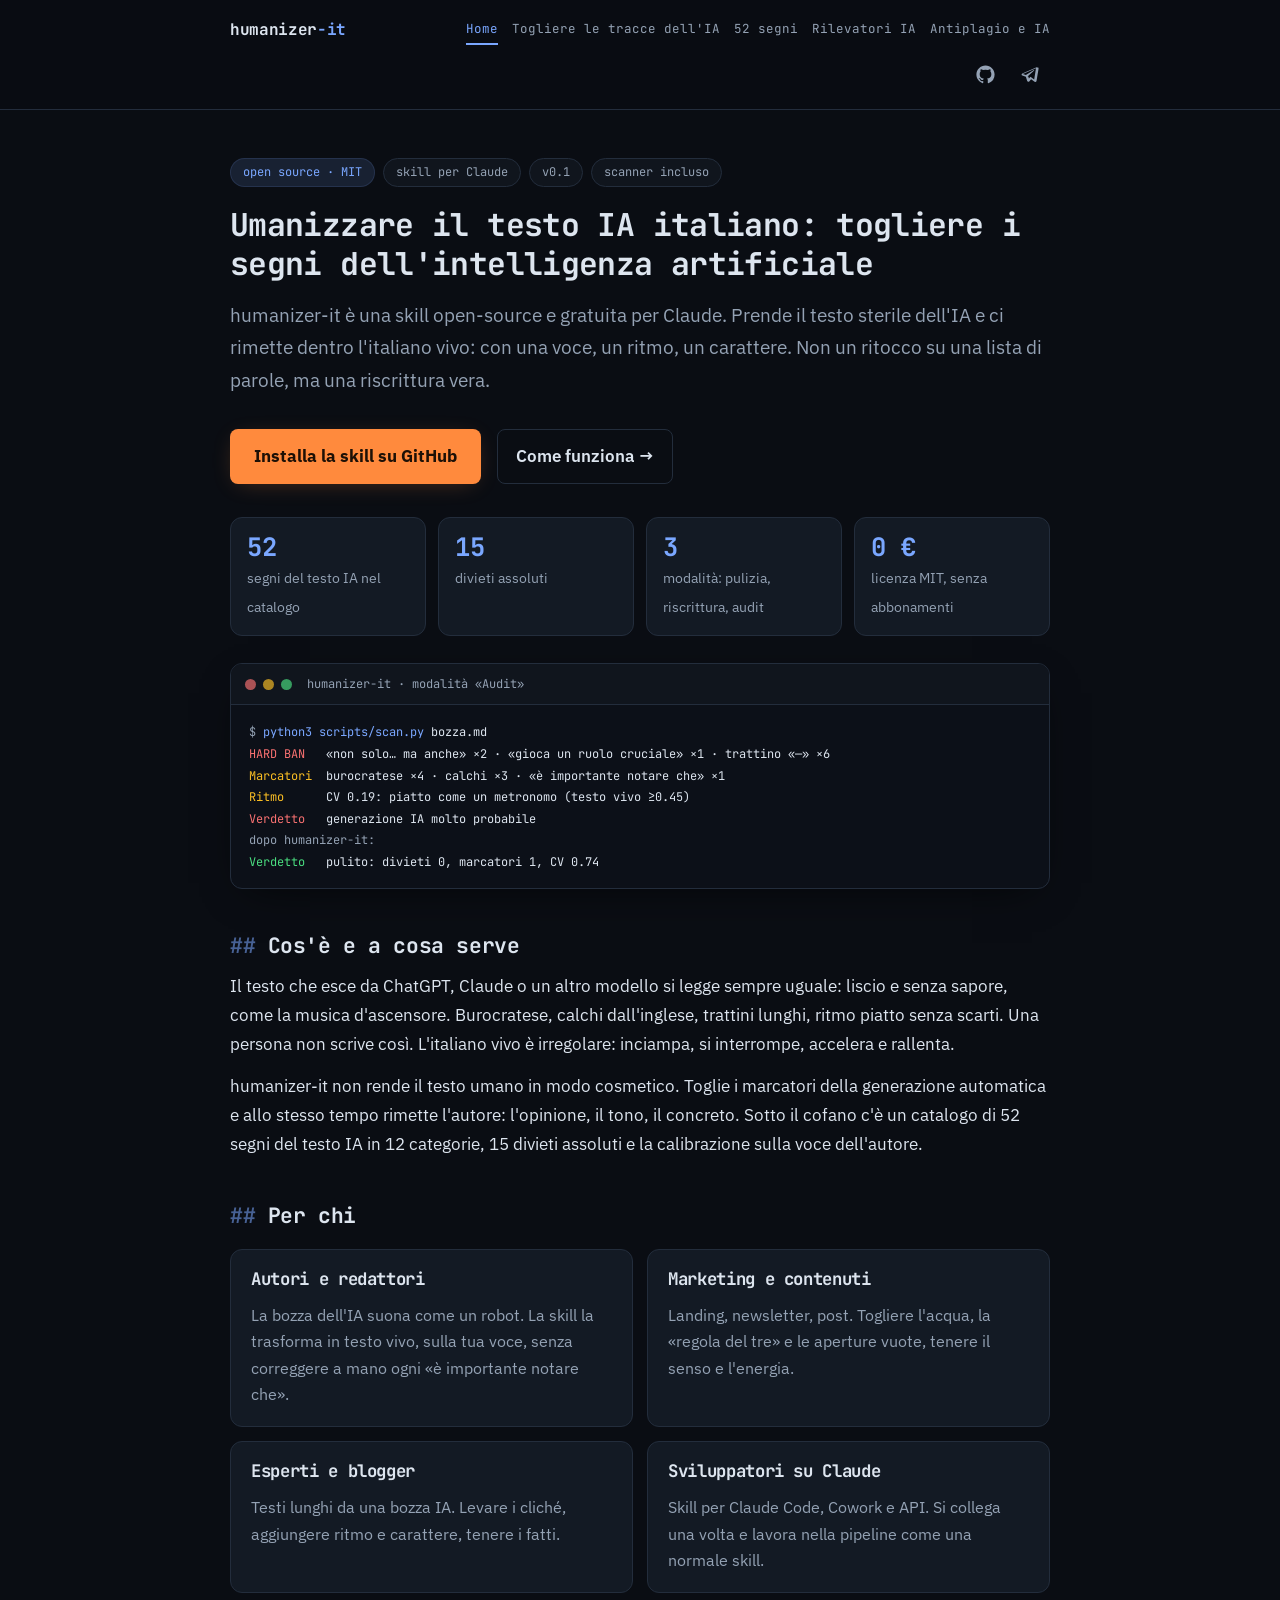
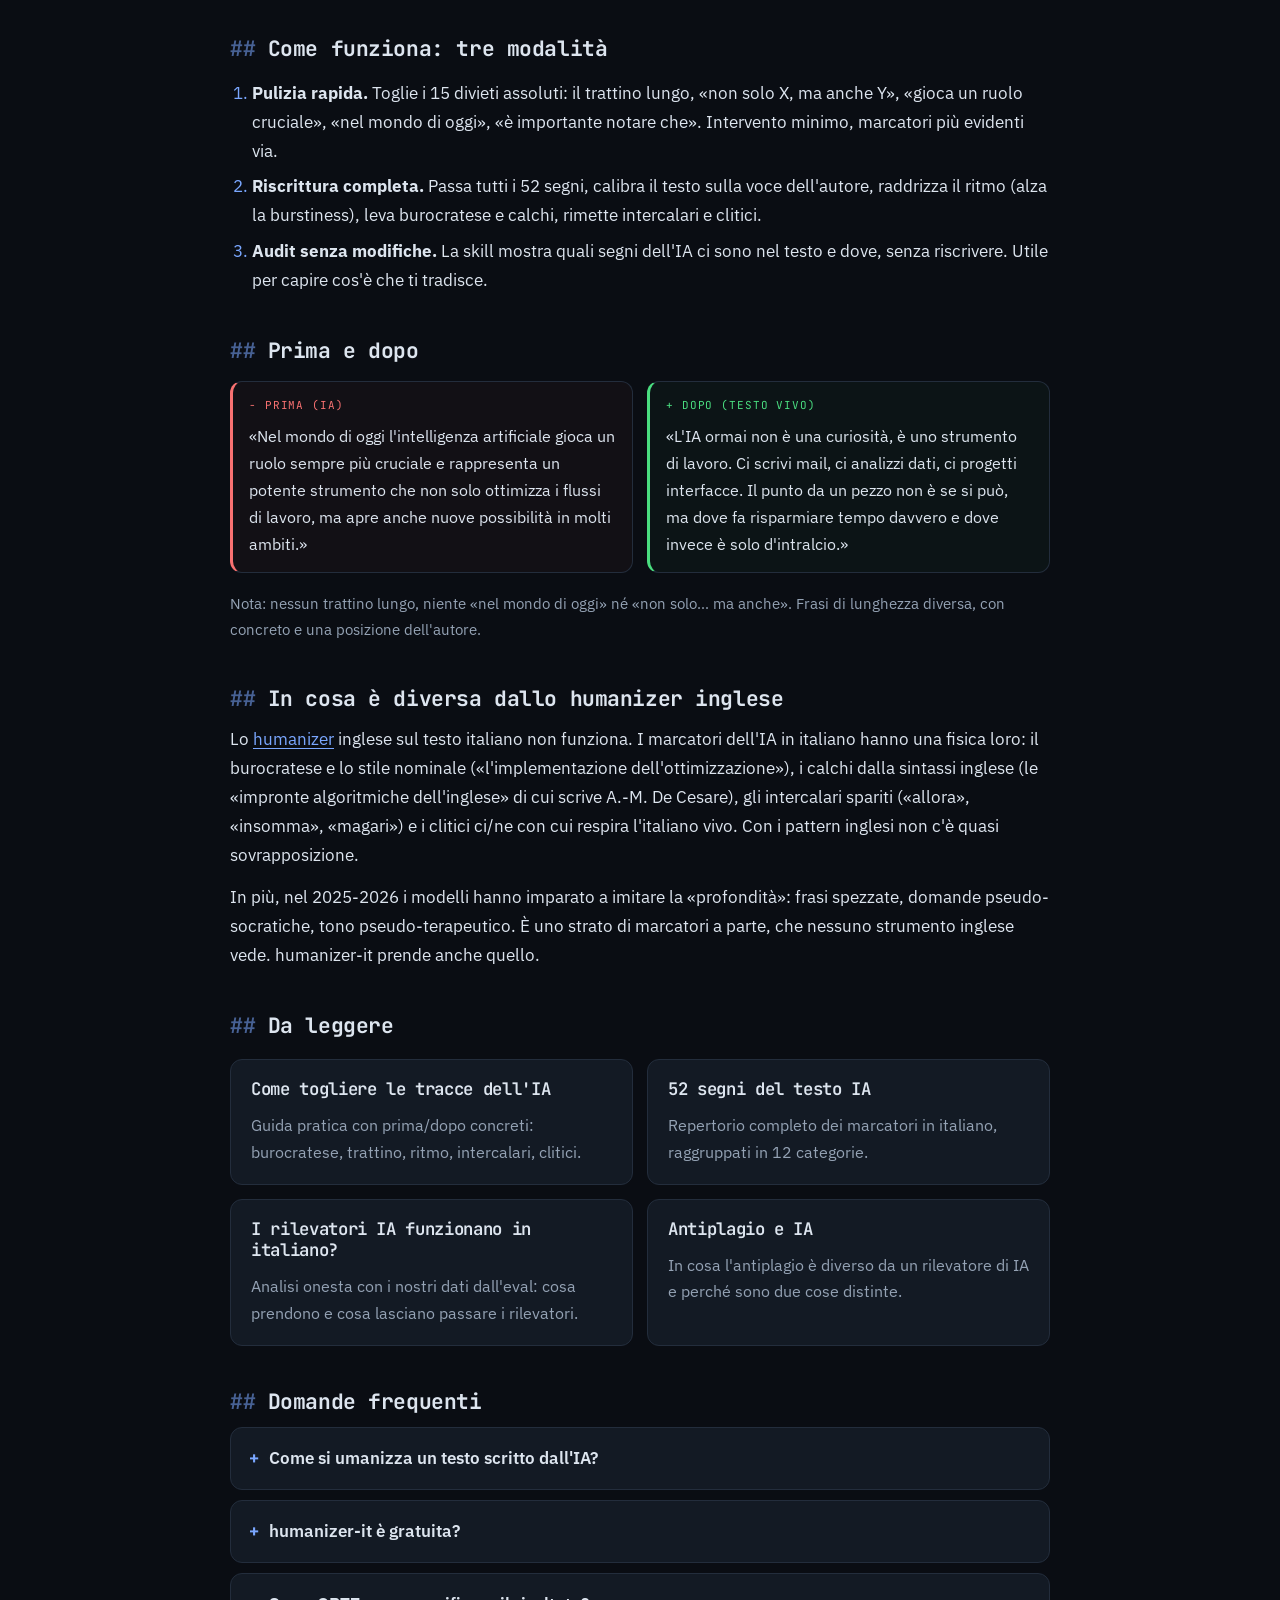
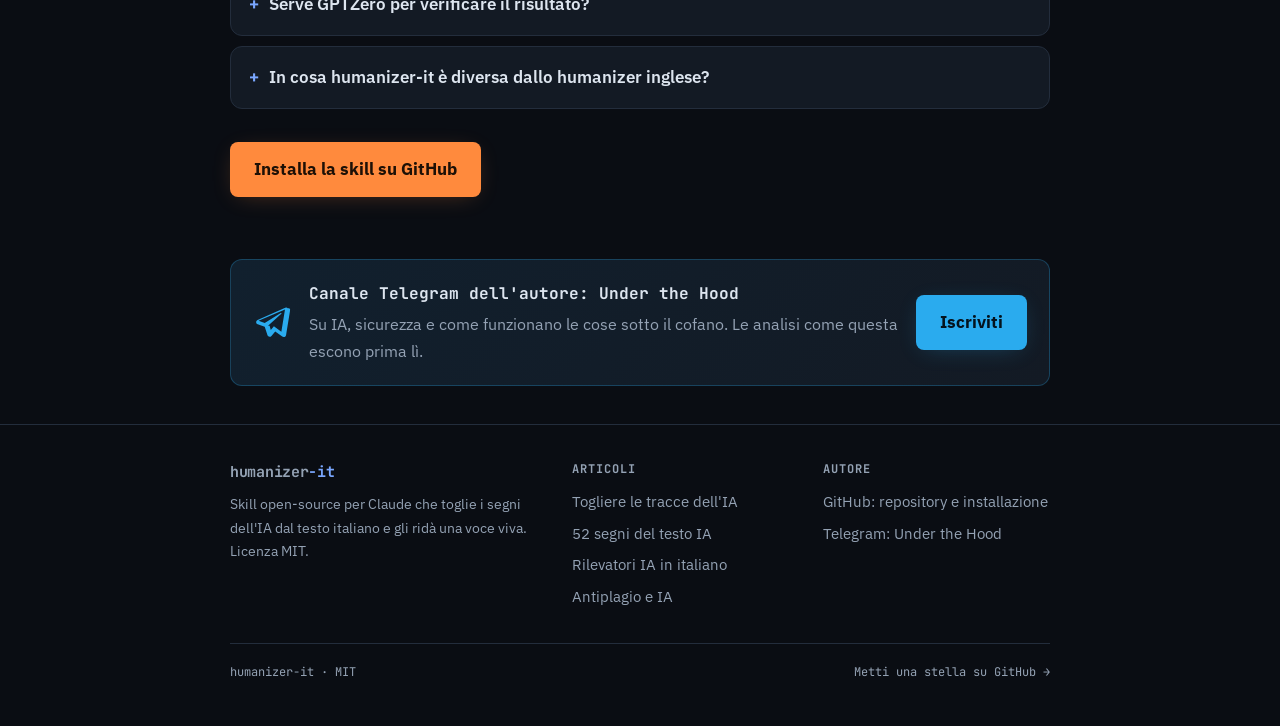
==== docs/index.html @ 9b9db2b0 "Initial release: humanizer-it v0.1.0 Italian opensource (MIT) fork of humanizer-ru. Removes AI trace" ====
<!DOCTYPE html>
<html lang="it">
<head>
<meta charset="utf-8">
<meta name="viewport" content="width=device-width, initial-scale=1">
<title>Umanizzare testo IA in italiano: la skill humanizer-it</title>
<meta name="description" content="humanizer-it: skill open-source e gratuita per Claude. Umanizza il testo IA in italiano, toglie i segni dell'intelligenza artificiale e il burocratese, rende il testo vivo.">
<meta name="keywords" content="umanizzare testo IA, togliere segni intelligenza artificiale, rendere testo naturale, humanizer italiano, testo IA italiano, eliminare tracce AI dal testo, umanizzare testo gratis">
<link rel="canonical" href="https://ilyautov.github.io/humanizer-it/">
<meta property="og:type" content="website">
<meta property="og:title" content="Umanizzare testo IA in italiano: la skill humanizer-it">
<meta property="og:description" content="Skill open-source e gratuita per Claude. Toglie i segni dell'IA nel testo italiano e lo rende vivo.">
<meta property="og:url" content="https://ilyautov.github.io/humanizer-it/">
<meta property="og:image" content="https://ilyautov.github.io/humanizer-it/social-preview.png">
<meta property="og:locale" content="it_IT">
<meta name="twitter:card" content="summary_large_image">
<meta name="twitter:title" content="Umanizzare testo IA in italiano: humanizer-it">
<meta name="twitter:image" content="https://ilyautov.github.io/humanizer-it/social-preview.png">
<meta name="twitter:description" content="Skill gratuita per Claude: toglie i segni dell'IA nel testo italiano.">
<link rel="preconnect" href="https://fonts.googleapis.com">
<link rel="preconnect" href="https://fonts.gstatic.com" crossorigin>
<link rel="stylesheet" href="style.css">
<link rel="icon" type="image/png" href="icon.png">
<script type="application/ld+json">
{
  "@context": "https://schema.org",
  "@type": "WebSite",
  "name": "humanizer-it",
  "url": "https://ilyautov.github.io/humanizer-it/",
  "description": "Skill open-source e gratuita per Claude che umanizza il testo IA in italiano e toglie i segni dell'intelligenza artificiale.",
  "inLanguage": "it"
}
</script>
<script type="application/ld+json">
{
  "@context": "https://schema.org",
  "@type": "FAQPage",
  "mainEntity": [
    {
      "@type": "Question",
      "name": "Come si umanizza un testo scritto dall'IA?",
      "acceptedAnswer": {
        "@type": "Answer",
        "text": "Togli i segni della generazione automatica: il burocratese e lo stile nominale (-zione, -mento), i calchi dall'inglese, il trattino lungo, il ritmo piatto delle frasi. Rimetti la voce viva: gli intercalari (allora, insomma, magari), i clitici ci/ne, le dislocazioni, l'ironia per litote, frasi di lunghezza variabile. La skill humanizer-it lo fa in automatico dentro Claude, su 52 segni del testo IA."
      }
    },
    {
      "@type": "Question",
      "name": "humanizer-it è gratuita?",
      "acceptedAnswer": {
        "@type": "Answer",
        "text": "Sì. humanizer-it è una skill open-source con licenza MIT. La skill è gratuita, paghi solo l'uso del modello Claude o lo usi nei limiti del tuo piano Claude Code, Cowork o API. Non ci sono abbonamenti separati né limiti per «rendere il testo umano»."
      }
    },
    {
      "@type": "Question",
      "name": "Serve un rilevatore come GPTZero per verificare il risultato?",
      "acceptedAnswer": {
        "@type": "Answer",
        "text": "No. Inseguire lo «zero al rilevatore» è la cosa sbagliata: i rilevatori migliori sull'italiano colpiscono i modelli con struttura anglosassone, ma lasciano passare i testi generati da modelli nativamente italiani. Meglio ottimizzare la qualità e la leggibilità del testo. Approfondimento nell'articolo sui rilevatori IA in italiano."
      }
    },
    {
      "@type": "Question",
      "name": "In cosa humanizer-it è diversa dallo humanizer inglese?",
      "acceptedAnswer": {
        "@type": "Answer",
        "text": "Il testo IA italiano ha una fisica sua: il burocratese, lo stile nominale, i calchi dalla sintassi inglese («impronte algoritmiche dell'inglese»), gli intercalari e i clitici ci/ne mancanti, l'ironia per antifrasi appiattita. Le regole inglesi non si trasferiscono. humanizer-it è tarata sull'italiano e prende ciò che gli strumenti inglesi non vedono."
      }
    }
  ]
}
</script>
</head>
<body>

<header class="site-header">
  <div class="wrap">
    <a class="brand" href="index.html">humanizer<span>-it</span></a>
    <nav class="site-nav" aria-label="Menu principale">
      <a href="index.html" aria-current="page">Home</a>
      <a href="togliere-tracce-ia.html">Togliere le tracce dell'IA</a>
      <a href="segni-testo-ia.html">52 segni</a>
      <a href="rilevatori-ia-italiano.html">Rilevatori IA</a>
      <a href="antiplagio-vs-ia.html">Antiplagio e IA</a>
    </nav>
    <div class="head-icons">
      <a href="https://github.com/ilyautov/humanizer-it" aria-label="Repository GitHub di humanizer-it">
        <svg viewBox="0 0 24 24" fill="currentColor" aria-hidden="true"><path d="M12 .5C5.65.5.5 5.65.5 12c0 5.08 3.29 9.39 7.86 10.91.58.11.79-.25.79-.55 0-.27-.01-1.17-.02-2.12-3.2.7-3.87-1.36-3.87-1.36-.52-1.33-1.28-1.68-1.28-1.68-1.04-.71.08-.7.08-.7 1.15.08 1.76 1.19 1.76 1.19 1.03 1.76 2.69 1.25 3.35.96.1-.75.4-1.25.73-1.54-2.55-.29-5.23-1.28-5.23-5.68 0-1.26.45-2.28 1.19-3.09-.12-.29-.52-1.46.11-3.05 0 0 .97-.31 3.17 1.18a11 11 0 0 1 5.78 0c2.2-1.49 3.16-1.18 3.16-1.18.63 1.59.24 2.76.12 3.05.74.81 1.18 1.83 1.18 3.09 0 4.41-2.69 5.38-5.25 5.67.41.35.78 1.05.78 2.12 0 1.53-.01 2.76-.01 3.14 0 .3.2.66.8.55A11.5 11.5 0 0 0 23.5 12C23.5 5.65 18.35.5 12 .5Z"/></svg>
      </a>
      <a href="https://t.me/gorilla_under_hood" aria-label="Canale Telegram dell'autore, Under the Hood">
        <svg viewBox="0 0 24 24" fill="currentColor" aria-hidden="true"><path d="M21.94 3.27a1.5 1.5 0 0 0-1.62-.22L2.9 10.66c-1.22.54-1.16 2.3.1 2.74l4.4 1.54 1.7 5.32c.36 1.12 1.78 1.4 2.54.51l2.4-2.8 4.43 3.25c.9.66 2.18.17 2.4-.92l2.52-15.4a1.5 1.5 0 0 0-.45-1.63ZM9.5 14.4l8.4-7.6c.27-.24-.06-.65-.37-.46L7.4 12.6l-3.9-1.36 16.7-7.13-2.3 14.1-4.7-3.46-1.96 2.28-.74-2.63Z"/></svg>
      </a>
    </div>
  </div>
</header>

<main>
<div class="wrap hero">

  <ul class="eyebrow">
    <li class="hot">open source · MIT</li>
    <li>skill per Claude</li>
    <li>v0.1</li>
    <li>scanner incluso</li>
  </ul>

  <h1>Umanizzare il testo IA italiano: togliere i segni dell'intelligenza artificiale</h1>
  <p class="lede">humanizer-it è una skill open-source e gratuita per Claude. Prende il testo sterile dell'IA e ci rimette dentro l'italiano vivo: con una voce, un ritmo, un carattere. Non un ritocco su una lista di parole, ma una riscrittura vera.</p>

  <div class="cta-row">
    <a class="cta" href="https://github.com/ilyautov/humanizer-it">Installa la skill su GitHub</a>
    <a class="cta-secondary" href="#come-funziona">Come funziona →</a>
  </div>

  <div class="stats">
    <div class="stat"><b>52</b><span>segni del testo IA nel catalogo</span></div>
    <div class="stat"><b>15</b><span>divieti assoluti</span></div>
    <div class="stat"><b>3</b><span>modalità: pulizia, riscrittura, audit</span></div>
    <div class="stat"><b>0 €</b><span>licenza MIT, senza abbonamenti</span></div>
  </div>

  <div class="term">
    <div class="term-bar"><span></span><span></span><span></span><em>humanizer-it · modalità «Audit»</em></div>
    <pre class="term-body"><code><span class="tn">$</span> <span class="ta">python3 scripts/scan.py</span> bozza.md
<span class="tb">HARD BAN</span>   «non solo… ma anche» ×2 · «gioca un ruolo cruciale» ×1 · trattino «—» ×6
<span class="tw">Marcatori</span>  burocratese ×4 · calchi ×3 · «è importante notare che» ×1
<span class="tw">Ritmo</span>      CV 0.19: piatto come un metronomo (testo vivo ≥0.45)
<span class="tb">Verdetto</span>   generazione IA molto probabile
<span class="tn">dopo humanizer-it:</span>
<span class="tg">Verdetto</span>   pulito: divieti 0, marcatori 1, CV 0.74</code></pre>
  </div>

  <h2>Cos'è e a cosa serve</h2>
  <p>Il testo che esce da ChatGPT, Claude o un altro modello si legge sempre uguale: liscio e senza sapore, come la musica d'ascensore. Burocratese, calchi dall'inglese, trattini lunghi, ritmo piatto senza scarti. Una persona non scrive così. L'italiano vivo è irregolare: inciampa, si interrompe, accelera e rallenta.</p>
  <p>humanizer-it non rende il testo umano in modo cosmetico. Toglie i marcatori della generazione automatica e allo stesso tempo rimette l'autore: l'opinione, il tono, il concreto. Sotto il cofano c'è un catalogo di 52 segni del testo IA in 12 categorie, 15 divieti assoluti e la calibrazione sulla voce dell'autore.</p>

  <h2>Per chi</h2>
  <div class="cards">
    <div class="card">
      <h3>Autori e redattori</h3>
      <p>La bozza dell'IA suona come un robot. La skill la trasforma in testo vivo, sulla tua voce, senza correggere a mano ogni «è importante notare che».</p>
    </div>
    <div class="card">
      <h3>Marketing e contenuti</h3>
      <p>Landing, newsletter, post. Togliere l'acqua, la «regola del tre» e le aperture vuote, tenere il senso e l'energia.</p>
    </div>
    <div class="card">
      <h3>Esperti e blogger</h3>
      <p>Testi lunghi da una bozza IA. Levare i cliché, aggiungere ritmo e carattere, tenere i fatti.</p>
    </div>
    <div class="card">
      <h3>Sviluppatori su Claude</h3>
      <p>Skill per Claude Code, Cowork e API. Si collega una volta e lavora nella pipeline come una normale skill.</p>
    </div>
  </div>

  <h2 id="come-funziona">Come funziona: tre modalità</h2>
  <ol>
    <li><strong>Pulizia rapida.</strong> Toglie i 15 divieti assoluti: il trattino lungo, «non solo X, ma anche Y», «gioca un ruolo cruciale», «nel mondo di oggi», «è importante notare che». Intervento minimo, marcatori più evidenti via.</li>
    <li><strong>Riscrittura completa.</strong> Passa tutti i 52 segni, calibra il testo sulla voce dell'autore, raddrizza il ritmo (alza la burstiness), leva burocratese e calchi, rimette intercalari e clitici.</li>
    <li><strong>Audit senza modifiche.</strong> La skill mostra quali segni dell'IA ci sono nel testo e dove, senza riscrivere. Utile per capire cos'è che ti tradisce.</li>
  </ol>

  <h2>Prima e dopo</h2>
  <div class="ba">
    <div class="col before">
      <div class="tag">Prima (IA)</div>
      <p>«Nel mondo di oggi l'intelligenza artificiale gioca un ruolo sempre più cruciale e rappresenta un potente strumento che non solo ottimizza i flussi di lavoro, ma apre anche nuove possibilità in molti ambiti.»</p>
    </div>
    <div class="col after">
      <div class="tag">Dopo (testo vivo)</div>
      <p>«L'IA ormai non è una curiosità, è uno strumento di lavoro. Ci scrivi mail, ci analizzi dati, ci progetti interfacce. Il punto da un pezzo non è se si può, ma dove fa risparmiare tempo davvero e dove invece è solo d'intralcio.»</p>
    </div>
  </div>
  <p class="muted small">Nota: nessun trattino lungo, niente «nel mondo di oggi» né «non solo… ma anche». Frasi di lunghezza diversa, con concreto e una posizione dell'autore.</p>

  <h2>In cosa è diversa dallo humanizer inglese</h2>
  <p>Lo <a href="https://github.com/blader/humanizer">humanizer</a> inglese sul testo italiano non funziona. I marcatori dell'IA in italiano hanno una fisica loro: il burocratese e lo stile nominale («l'implementazione dell'ottimizzazione»), i calchi dalla sintassi inglese (le «impronte algoritmiche dell'inglese» di cui scrive A.-M. De Cesare), gli intercalari spariti («allora», «insomma», «magari») e i clitici ci/ne con cui respira l'italiano vivo. Con i pattern inglesi non c'è quasi sovrapposizione.</p>
  <p>In più, nel 2025-2026 i modelli hanno imparato a imitare la «profondità»: frasi spezzate, domande pseudo-socratiche, tono pseudo-terapeutico. È uno strato di marcatori a parte, che nessuno strumento inglese vede. humanizer-it prende anche quello.</p>

  <h2>Da leggere</h2>
  <div class="cards">
    <div class="card">
      <h3><a href="togliere-tracce-ia.html">Come togliere le tracce dell'IA</a></h3>
      <p>Guida pratica con prima/dopo concreti: burocratese, trattino, ritmo, intercalari, clitici.</p>
    </div>
    <div class="card">
      <h3><a href="segni-testo-ia.html">52 segni del testo IA</a></h3>
      <p>Repertorio completo dei marcatori in italiano, raggruppati in 12 categorie.</p>
    </div>
    <div class="card">
      <h3><a href="rilevatori-ia-italiano.html">I rilevatori IA funzionano in italiano?</a></h3>
      <p>Analisi onesta con i nostri dati dall'eval: cosa prendono e cosa lasciano passare i rilevatori.</p>
    </div>
    <div class="card">
      <h3><a href="antiplagio-vs-ia.html">Antiplagio e IA</a></h3>
      <p>In cosa l'antiplagio è diverso da un rilevatore di IA e perché sono due cose distinte.</p>
    </div>
  </div>

  <h2 id="faq">Domande frequenti</h2>
  <div class="faq">
    <details>
      <summary>Come si umanizza un testo scritto dall'IA?</summary>
      <p>Togli i marcatori della generazione automatica: burocratese e stile nominale (-zione, -mento), calchi dall'inglese, trattini lunghi, ritmo piatto. Rimetti la voce viva: intercalari («allora», «insomma», «magari»), clitici ci/ne, dislocazioni, frasi di lunghezza variabile, concreto al posto dell'astratto. La skill humanizer-it lo fa in automatico in Claude, su 52 segni del testo IA.</p>
    </details>
    <details>
      <summary>humanizer-it è gratuita?</summary>
      <p>Sì. È una skill open-source con licenza MIT. La skill è gratuita, paghi solo l'uso del modello Claude o lo usi nei limiti del tuo piano Claude Code, Cowork o API. Non ci sono abbonamenti separati per «rendere il testo umano online».</p>
    </details>
    <details>
      <summary>Serve GPTZero per verificare il risultato?</summary>
      <p>No. Inseguire lo «zero al rilevatore» è poco sensato: i rilevatori prendono i modelli con struttura anglosassone ma lasciano passare quelli nativamente italiani. Meglio ottimizzare qualità e leggibilità. Più dettagli nell'articolo <a href="rilevatori-ia-italiano.html">sui rilevatori IA in italiano</a>.</p>
    </details>
    <details>
      <summary>In cosa humanizer-it è diversa dallo humanizer inglese?</summary>
      <p>Il testo IA italiano ha una fisica sua: burocratese, calchi dall'inglese, intercalari e clitici mancanti, ironia per antifrasi appiattita. Le regole inglesi non si trasferiscono. humanizer-it è tarata sull'italiano e prende ciò che gli strumenti inglesi non vedono: pseudo-terapia, meditazione spezzata, decoro a emoji dei modelli 2025-2026.</p>
    </details>
  </div>

  <div class="cta-row">
    <a class="cta" href="https://github.com/ilyautov/humanizer-it">Installa la skill su GitHub</a>
  </div>

  <section class="tg-banner">
    <div class="tg-card">
      <svg viewBox="0 0 24 24" fill="currentColor" aria-hidden="true"><path d="M21.94 3.27a1.5 1.5 0 0 0-1.62-.22L2.9 10.66c-1.22.54-1.16 2.3.1 2.74l4.4 1.54 1.7 5.32c.36 1.12 1.78 1.4 2.54.51l2.4-2.8 4.43 3.25c.9.66 2.18.17 2.4-.92l2.52-15.4a1.5 1.5 0 0 0-.45-1.63ZM9.5 14.4l8.4-7.6c.27-.24-.06-.65-.37-.46L7.4 12.6l-3.9-1.36 16.7-7.13-2.3 14.1-4.7-3.46-1.96 2.28-.74-2.63Z"/></svg>
      <div class="tg-text">
        <strong>Canale Telegram dell'autore: Under the Hood</strong>
        <p>Su IA, sicurezza e come funzionano le cose sotto il cofano. Le analisi come questa escono prima lì.</p>
      </div>
      <a class="cta cta-tg" href="https://t.me/gorilla_under_hood">Iscriviti</a>
    </div>
  </section>

</div>
</main>

<footer class="site-footer">
  <div class="wrap">
    <div class="foot-grid">
      <div>
        <a class="brand" href="index.html">humanizer<span>-it</span></a>
        <p>Skill open-source per Claude che toglie i segni dell'IA dal testo italiano e gli ridà una voce viva. Licenza MIT.</p>
      </div>
      <div>
        <h4>Articoli</h4>
        <ul>
          <li><a href="togliere-tracce-ia.html">Togliere le tracce dell'IA</a></li>
          <li><a href="segni-testo-ia.html">52 segni del testo IA</a></li>
          <li><a href="rilevatori-ia-italiano.html">Rilevatori IA in italiano</a></li>
          <li><a href="antiplagio-vs-ia.html">Antiplagio e IA</a></li>
        </ul>
      </div>
      <div>
        <h4>Autore</h4>
        <ul>
          <li><a href="https://github.com/ilyautov/humanizer-it">GitHub: repository e installazione</a></li>
          <li><a href="https://t.me/gorilla_under_hood">Telegram: Under the Hood</a></li>
        </ul>
      </div>
    </div>
    <div class="foot-bottom">
      <span>humanizer-it · MIT</span>
      <a class="foot-cta" href="https://github.com/ilyautov/humanizer-it">Metti una stella su GitHub →</a>
    </div>
  </div>
</footer>

</body>
</html>
---- docs/style.css ----
/* humanizer-it — site styles. Dark dev edition: JetBrains Mono + IBM Plex Sans.
   No frameworks. Design system: dark OLED, blue accent, orange CTA. */

@import url('https://fonts.googleapis.com/css2?family=IBM+Plex+Sans:wght@400;500;600;700&family=JetBrains+Mono:wght@400;500;600;700&display=swap');

:root {
  --bg: #0a0d13;
  --bg-soft: #10151d;
  --bg-card: #131a24;
  --border: #232d3c;
  --border-strong: #32405466;
  --text: #dde5ef;
  --text-dim: #94a2b4;
  --accent: #7aa7ff;
  --accent-dim: #7aa7ff22;
  --cta: #ff8a3d;
  --cta-text: #1d1006;
  --good: #4ade80;
  --bad: #f87171;
  --warn: #fbbf24;
  --tg: #2aabee;
  --maxw: 860px;
  --radius: 12px;
  --radius-sm: 8px;
  --mono: "JetBrains Mono", ui-monospace, SFMono-Regular, Menlo, Consolas, monospace;
  --sans: "IBM Plex Sans", -apple-system, BlinkMacSystemFont, "Segoe UI", Roboto, Arial, sans-serif;
}

* { box-sizing: border-box; }

html { scroll-behavior: smooth; }

body {
  margin: 0;
  background: var(--bg);
  color: var(--text);
  font-family: var(--sans);
  font-size: 17px;
  line-height: 1.7;
  -webkit-font-smoothing: antialiased;
}

.wrap { max-width: var(--maxw); margin: 0 auto; padding: 0 20px; }

::selection { background: var(--accent); color: #0b1220; }

a { color: var(--accent); text-underline-offset: 3px; }
a:hover { text-decoration: underline; }

:focus-visible {
  outline: 2px solid var(--accent);
  outline-offset: 3px;
  border-radius: 3px;
}

/* Header / nav */
.site-header {
  position: sticky;
  top: 0;
  z-index: 100;
  background: rgba(10, 13, 19, 0.88);
  backdrop-filter: blur(10px);
  -webkit-backdrop-filter: blur(10px);
  border-bottom: 1px solid var(--border);
}
.site-header .wrap {
  display: flex;
  flex-wrap: wrap;
  align-items: center;
  gap: 8px 18px;
  padding-top: 14px;
  padding-bottom: 14px;
}
.brand {
  font-family: var(--mono);
  font-weight: 700;
  color: var(--text);
  text-decoration: none;
  font-size: 16px;
  margin-right: auto;
  white-space: nowrap;
  letter-spacing: -0.02em;
}
.brand span { color: var(--accent); }
.brand:hover { text-decoration: none; }
.site-nav { display: flex; flex-wrap: wrap; gap: 4px 14px; }
.site-nav a {
  font-family: var(--mono);
  color: var(--text-dim);
  text-decoration: none;
  font-size: 12.5px;
  padding: 4px 0;
  border-bottom: 2px solid transparent;
  transition: color 0.2s ease;
}
.site-nav a:hover { color: var(--text); text-decoration: none; }
.site-nav a[aria-current="page"] { color: var(--accent); border-bottom-color: var(--accent); }
.head-icons { display: flex; gap: 2px; align-items: center; margin-left: auto; }
.head-icons a {
  display: inline-flex;
  align-items: center;
  justify-content: center;
  width: 42px;
  height: 42px;
  border-radius: var(--radius-sm);
  color: var(--text-dim);
  transition: color 0.2s ease, background 0.2s ease;
}
.head-icons a:hover { color: var(--text); background: var(--bg-card); }
.head-icons svg { width: 19px; height: 19px; }

/* Content */
main { padding: 40px 0 10px; }

h1, h2, h3 {
  font-family: var(--mono);
  letter-spacing: -0.02em;
  line-height: 1.25;
}
h1 { font-size: 1.7em; margin: 0.2em 0 0.5em; }
h2 { font-size: 1.25em; margin: 2em 0 0.6em; }
h3 { font-size: 1.02em; margin: 1.4em 0 0.4em; }

h2::before { content: "## "; color: var(--accent); opacity: 0.55; }

p { margin: 0.8em 0; }

.lede {
  font-size: 1.12em;
  color: var(--text-dim);
  margin-bottom: 1.4em;
  max-width: 44em;
}

ul, ol { padding-left: 1.3em; }
li { margin: 0.4em 0; }
li::marker { color: var(--accent); }

code {
  background: var(--bg-soft);
  border: 1px solid var(--border);
  border-radius: 5px;
  padding: 1px 6px;
  font-size: 0.86em;
  font-family: var(--mono);
}
pre {
  background: var(--bg-soft);
  border: 1px solid var(--border);
  border-radius: var(--radius);
  padding: 14px 16px;
  overflow-x: auto;
  font-size: 0.85em;
  line-height: 1.55;
  font-family: var(--mono);
}
pre code { background: none; border: none; padding: 0; }

/* Hero (landing) */
.hero { padding-top: 8px; }
.eyebrow {
  display: flex;
  flex-wrap: wrap;
  gap: 8px;
  margin: 0 0 18px;
  padding: 0;
  list-style: none;
}
.eyebrow li {
  font-family: var(--mono);
  font-size: 12px;
  color: var(--text-dim);
  border: 1px solid var(--border);
  background: var(--bg-soft);
  border-radius: 99px;
  padding: 3px 12px;
  margin: 0;
}
.eyebrow li.hot { color: var(--accent); border-color: var(--accent-dim); background: var(--accent-dim); }
.hero h1 { font-size: 1.85em; }

.stats {
  display: grid;
  grid-template-columns: repeat(4, 1fr);
  gap: 12px;
  margin: 1.6em 0;
}
.stat {
  background: var(--bg-card);
  border: 1px solid var(--border);
  border-radius: var(--radius);
  padding: 14px 16px;
}
.stat b {
  display: block;
  font-family: var(--mono);
  font-size: 1.5em;
  color: var(--accent);
  line-height: 1.2;
}
.stat span { font-size: 0.82em; color: var(--text-dim); }

/* Terminal demo */
.term {
  background: #0c1018;
  border: 1px solid var(--border);
  border-radius: var(--radius);
  margin: 1.6em 0;
  overflow: hidden;
  box-shadow: 0 12px 40px -18px rgba(0, 0, 0, 0.8);
}
.term-bar {
  display: flex;
  align-items: center;
  gap: 7px;
  padding: 10px 14px;
  background: var(--bg-soft);
  border-bottom: 1px solid var(--border);
}
.term-bar span {
  width: 11px;
  height: 11px;
  border-radius: 50%;
  background: var(--border);
}
.term-bar span:nth-child(1) { background: #f87171aa; }
.term-bar span:nth-child(2) { background: #fbbf24aa; }
.term-bar span:nth-child(3) { background: #4ade80aa; }
.term-bar em {
  font-family: var(--mono);
  font-style: normal;
  font-size: 12px;
  color: var(--text-dim);
  margin-left: 8px;
}
.term-body {
  margin: 0;
  border: none;
  border-radius: 0;
  background: none;
  padding: 16px 18px;
  font-size: 0.82em;
}
.term-body .tn { color: var(--text-dim); }
.term-body .tb { color: var(--bad); }
.term-body .tw { color: var(--warn); }
.term-body .tg { color: var(--good); }
.term-body .ta { color: var(--accent); }

/* Breadcrumbs */
.crumbs { font-family: var(--mono); font-size: 12px; color: var(--text-dim); margin-bottom: 10px; }
.crumbs a { color: var(--text-dim); }
.crumbs a:hover { color: var(--accent); }

/* Cards */
.cards { display: grid; gap: 14px; grid-template-columns: 1fr 1fr; margin: 1.2em 0; }
.card {
  background: var(--bg-card);
  border: 1px solid var(--border);
  border-radius: var(--radius);
  padding: 18px 20px;
  transition: border-color 0.2s ease, transform 0.2s ease;
}
.card:hover { border-color: var(--accent); transform: translateY(-2px); }
.card h3 { margin-top: 0; }
.card h3 a { color: var(--text); text-decoration: none; }
.card h3 a:hover { color: var(--accent); }
.card p { color: var(--text-dim); font-size: 0.92em; margin-bottom: 0; }
.card a { font-weight: 600; }

/* Before / after, like a git diff */
.ba { display: grid; gap: 14px; grid-template-columns: 1fr 1fr; margin: 1em 0; }
.ba .col {
  border: 1px solid var(--border);
  border-radius: var(--radius);
  padding: 14px 16px;
  background: var(--bg-soft);
}
.ba .before { border-left: 3px solid var(--bad); background: #f8717108; }
.ba .after { border-left: 3px solid var(--good); background: #4ade8008; }
.ba .tag {
  font-family: var(--mono);
  font-size: 11px;
  text-transform: uppercase;
  letter-spacing: 0.08em;
  color: var(--text-dim);
  margin-bottom: 8px;
}
.ba .before .tag { color: var(--bad); }
.ba .before .tag::before { content: "− "; }
.ba .after .tag { color: var(--good); }
.ba .after .tag::before { content: "+ "; }
.ba p { margin: 0; font-size: 0.94em; }

/* Callout blocks */
.callout {
  border: 1px solid var(--border);
  border-left: 3px solid var(--accent);
  background: var(--bg-soft);
  border-radius: var(--radius);
  padding: 14px 18px;
  margin: 1.2em 0;
}
.callout.warn { border-left-color: var(--warn); }
.callout.data { border-left-color: var(--good); }
.callout strong { color: var(--text); }

/* CTA */
.cta {
  display: inline-block;
  background: var(--cta);
  color: var(--cta-text);
  font-weight: 700;
  text-decoration: none;
  padding: 13px 24px;
  border-radius: var(--radius-sm);
  margin: 6px 12px 6px 0;
  cursor: pointer;
  transition: transform 0.15s ease, box-shadow 0.2s ease;
  box-shadow: 0 4px 24px -8px #ff8a3d55;
}
.cta:hover {
  text-decoration: none;
  transform: translateY(-1px);
  box-shadow: 0 8px 28px -8px #ff8a3d77;
}
.cta:active { transform: translateY(0); }
.cta-row { margin: 1.6em 0; }
.cta-secondary {
  display: inline-block;
  color: var(--text);
  text-decoration: none;
  padding: 12px 18px;
  font-weight: 600;
  border: 1px solid var(--border);
  border-radius: var(--radius-sm);
  transition: border-color 0.2s ease, color 0.2s ease;
}
.cta-secondary:hover { border-color: var(--accent); color: var(--accent); text-decoration: none; }

/* Tables */
.table-wrap { overflow-x: auto; margin: 1.2em 0; border: 1px solid var(--border); border-radius: var(--radius); }
table { border-collapse: collapse; width: 100%; font-size: 0.92em; }
th, td { border-bottom: 1px solid var(--border); padding: 10px 14px; text-align: left; vertical-align: top; }
th {
  background: var(--bg-soft);
  font-family: var(--mono);
  font-size: 0.85em;
  letter-spacing: 0.02em;
}
tr:last-child td { border-bottom: none; }

/* FAQ */
.faq details {
  border: 1px solid var(--border);
  border-radius: var(--radius);
  padding: 4px 18px;
  margin: 10px 0;
  background: var(--bg-card);
  transition: border-color 0.2s ease;
}
.faq details:hover { border-color: var(--border-strong); }
.faq details[open] { border-color: var(--accent); }
.faq summary {
  cursor: pointer;
  font-weight: 600;
  padding: 12px 0;
  list-style: none;
}
.faq summary::-webkit-details-marker { display: none; }
.faq summary::before { content: "+ "; color: var(--accent); font-family: var(--mono); font-weight: 700; }
.faq details[open] summary::before { content: "− "; }
.faq details[open] summary { border-bottom: 1px solid var(--border); }
.faq p { color: var(--text-dim); }

/* Marker list */
.signs { margin: 1em 0; }
.signs .group { margin: 1.4em 0; }
.signs .group h3 { margin-bottom: 0.3em; }
.signs li { color: var(--text); }

/* Steps */
.steps { counter-reset: step; list-style: none; padding-left: 0; }
.steps > li {
  position: relative;
  padding-left: 52px;
  margin: 1.6em 0;
}
.steps > li::before {
  counter-increment: step;
  content: counter(step, decimal-leading-zero);
  position: absolute;
  left: 0; top: 2px;
  width: 36px; height: 30px;
  font-family: var(--mono);
  font-size: 14px;
  font-weight: 700;
  color: var(--accent);
  background: var(--accent-dim);
  border: 1px solid var(--accent);
  border-radius: var(--radius-sm);
  display: flex; align-items: center; justify-content: center;
}
.steps h3 { margin-top: 0; }

/* Telegram banner */
.tg-banner { margin-top: 56px; }
.tg-card {
  display: flex;
  align-items: center;
  gap: 18px;
  background: linear-gradient(135deg, #11202e, var(--bg-card));
  border: 1px solid #2aabee44;
  border-radius: var(--radius);
  padding: 20px 22px;
}
.tg-card > svg { width: 38px; height: 38px; color: var(--tg); flex-shrink: 0; }
.tg-text { flex: 1; min-width: 220px; }
.tg-text strong { display: block; font-family: var(--mono); font-size: 0.95em; }
.tg-text p { margin: 4px 0 0; color: var(--text-dim); font-size: 0.92em; }
.cta-tg {
  background: var(--tg);
  color: #04131d;
  box-shadow: 0 4px 24px -8px #2aabee55;
  white-space: nowrap;
  margin: 0;
}
.cta-tg:hover { box-shadow: 0 8px 28px -8px #2aabee77; }

/* Footer */
.site-footer {
  border-top: 1px solid var(--border);
  margin-top: 28px;
  padding: 34px 0 44px;
  color: var(--text-dim);
  font-size: 15px;
}
.foot-grid {
  display: grid;
  grid-template-columns: 1.4fr 1fr 1fr;
  gap: 24px;
}
.foot-grid p { margin: 8px 0 0; font-size: 0.92em; }
.foot-grid h4 {
  font-family: var(--mono);
  font-size: 12px;
  text-transform: uppercase;
  letter-spacing: 0.08em;
  color: var(--text-dim);
  margin: 0 0 10px;
}
.foot-grid ul { list-style: none; padding: 0; margin: 0; }
.foot-grid li { margin: 6px 0; }
.site-footer a { color: var(--text-dim); text-decoration: none; }
.site-footer a:hover { color: var(--accent); }
.site-footer .brand { font-size: 15px; }
.foot-bottom {
  margin-top: 28px;
  padding-top: 18px;
  border-top: 1px solid var(--border);
  font-family: var(--mono);
  font-size: 12px;
  display: flex;
  flex-wrap: wrap;
  gap: 8px 24px;
}
.foot-cta { margin-left: auto; }

.muted { color: var(--text-dim); }
.small { font-size: 0.9em; }

@media (max-width: 720px) {
  body { font-size: 16px; }
  .cards, .ba { grid-template-columns: 1fr; }
  .stats { grid-template-columns: 1fr 1fr; }
  h1 { font-size: 1.45em; }
  .hero h1 { font-size: 1.5em; }
  .foot-grid { grid-template-columns: 1fr; gap: 20px; }
  .tg-card { flex-wrap: wrap; }
  .site-header .wrap { padding-top: 10px; padding-bottom: 10px; }
}

@media (prefers-reduced-motion: reduce) {
  html { scroll-behavior: auto; }
  *, *::before, *::after { transition: none !important; animation: none !important; }
  .card:hover, .cta:hover { transform: none; }
}
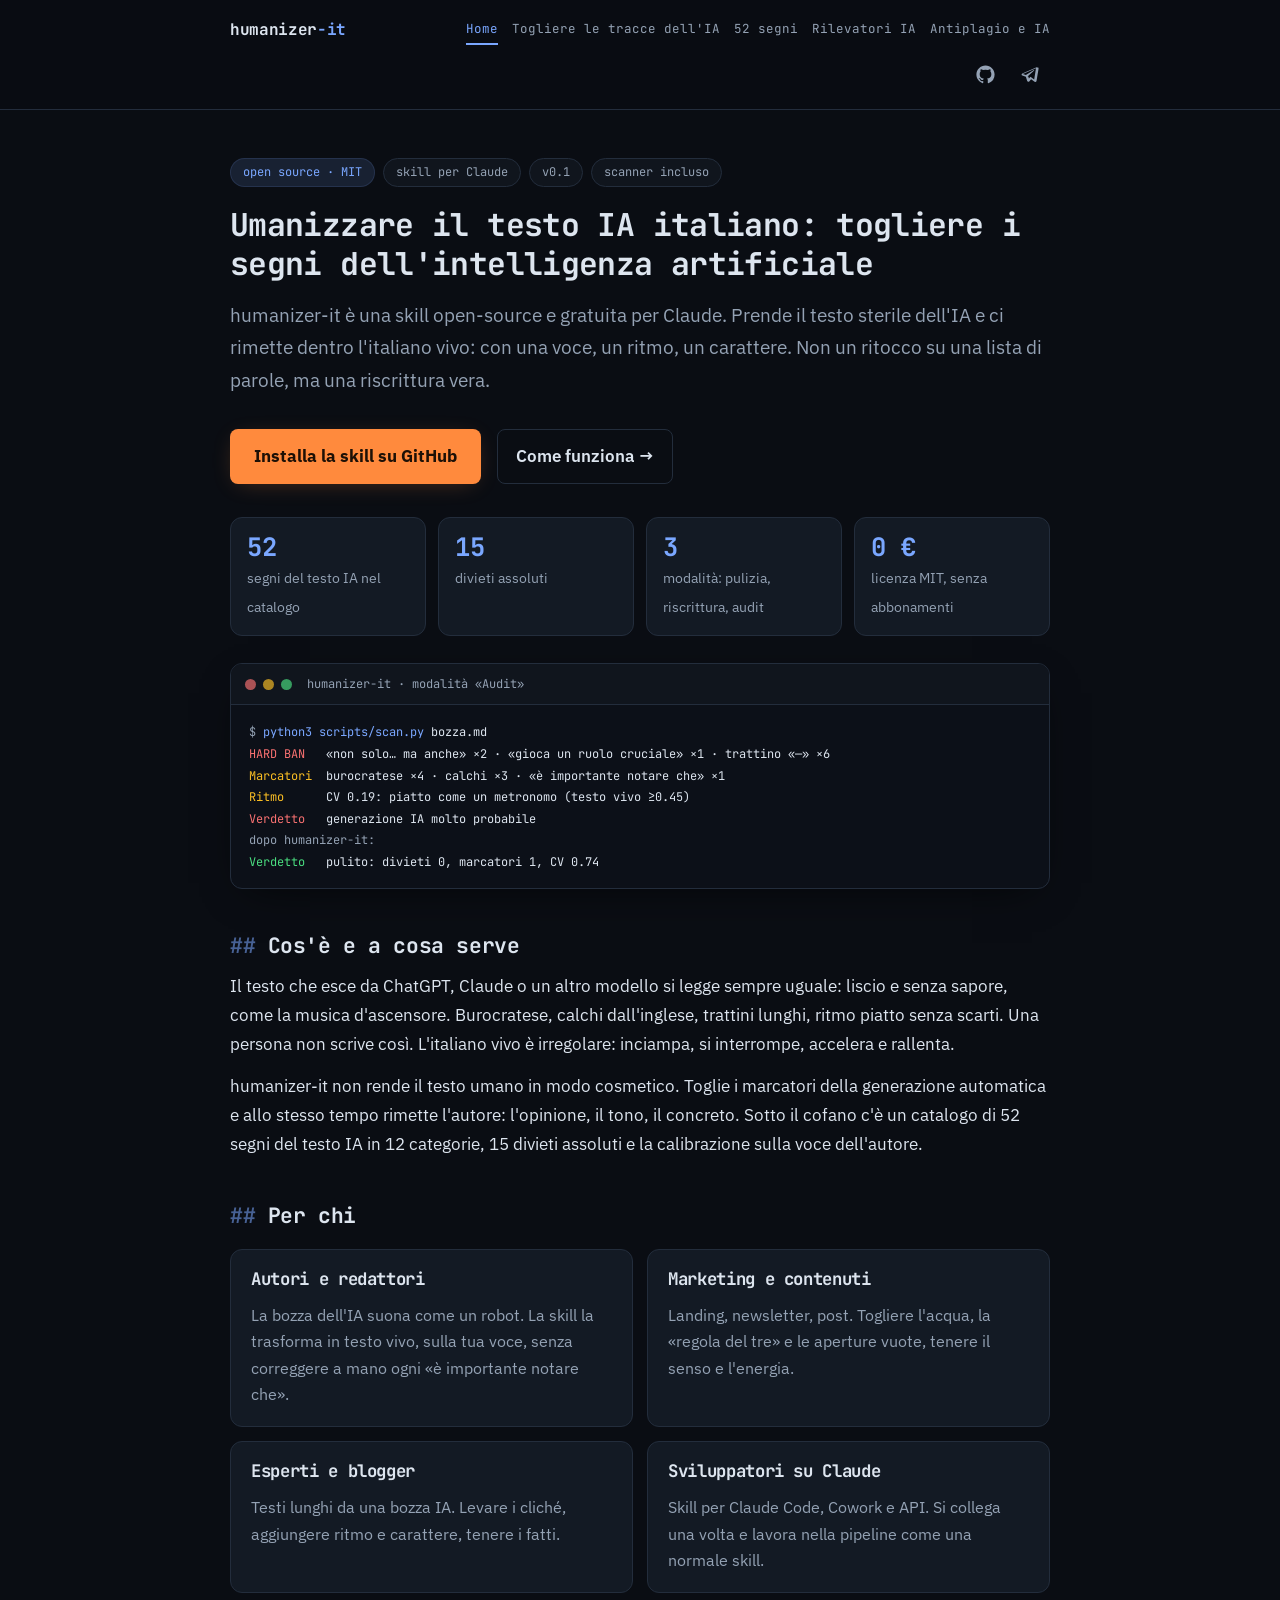
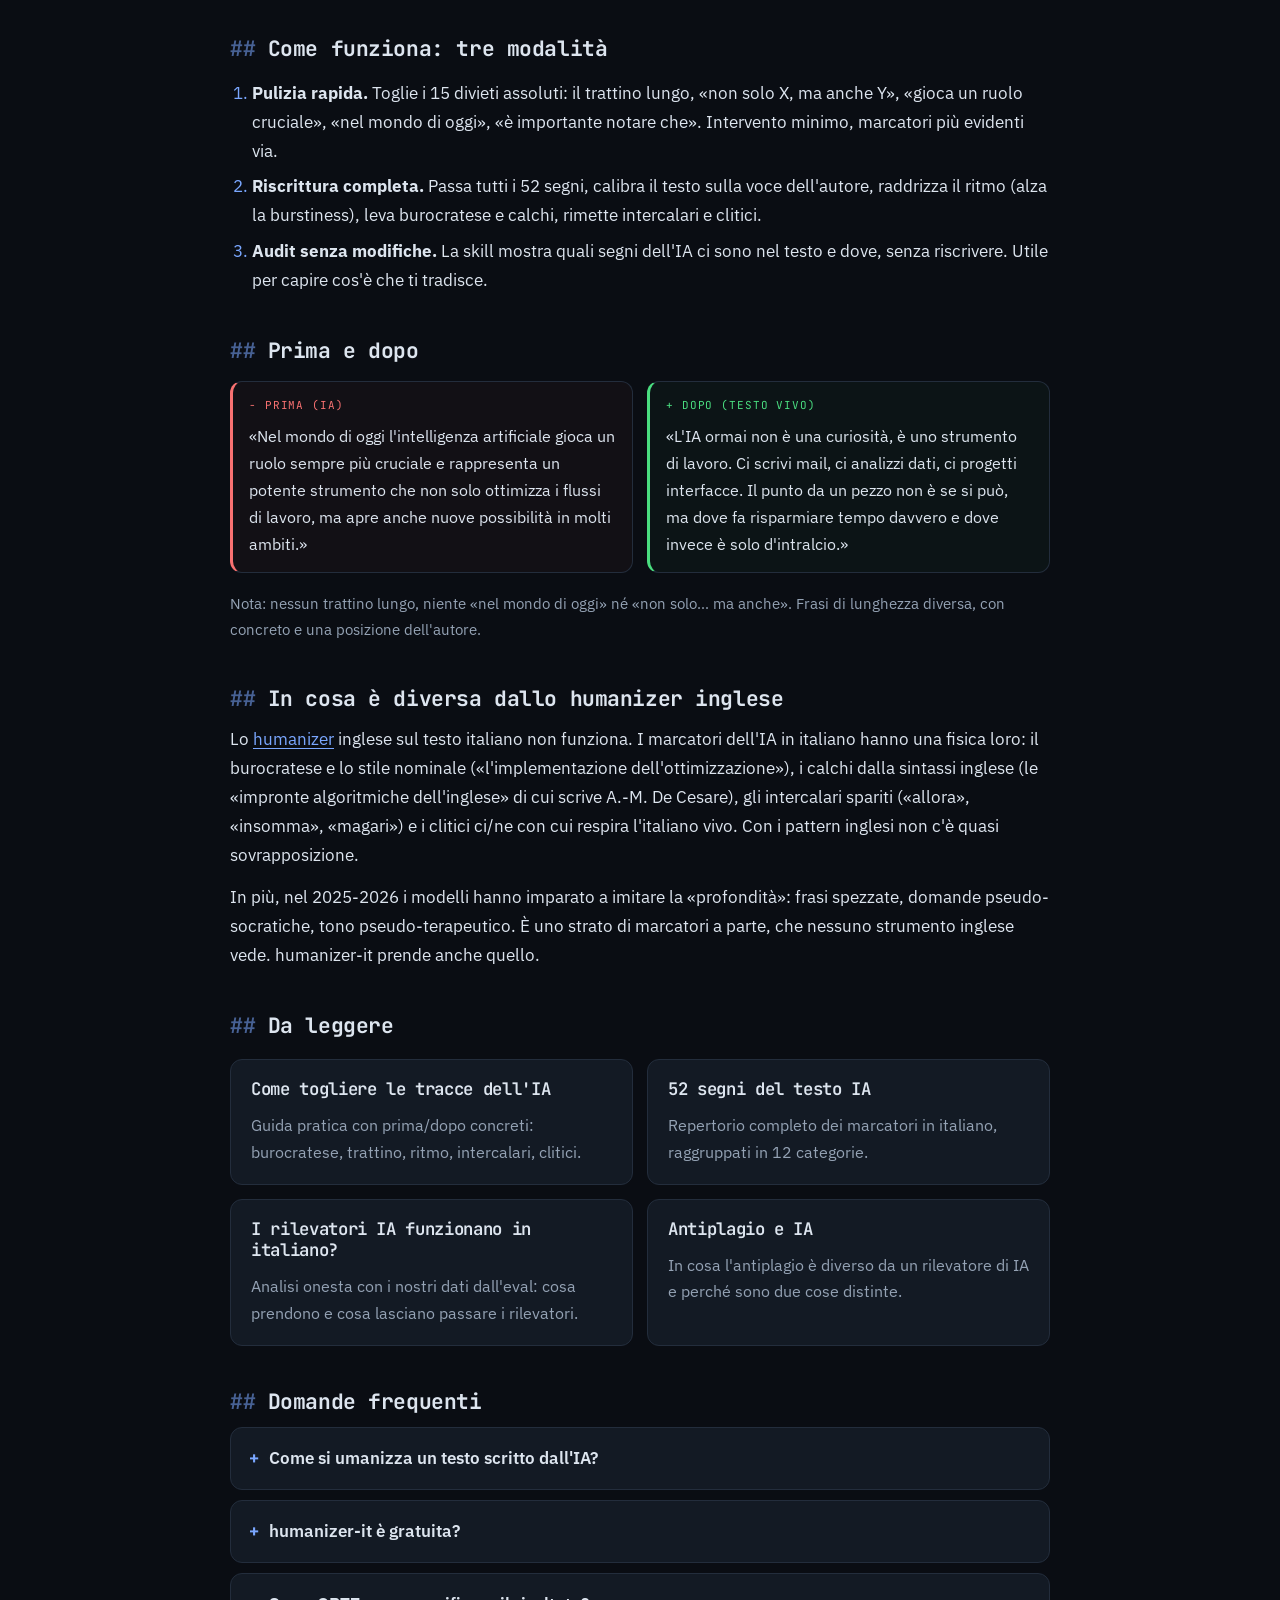
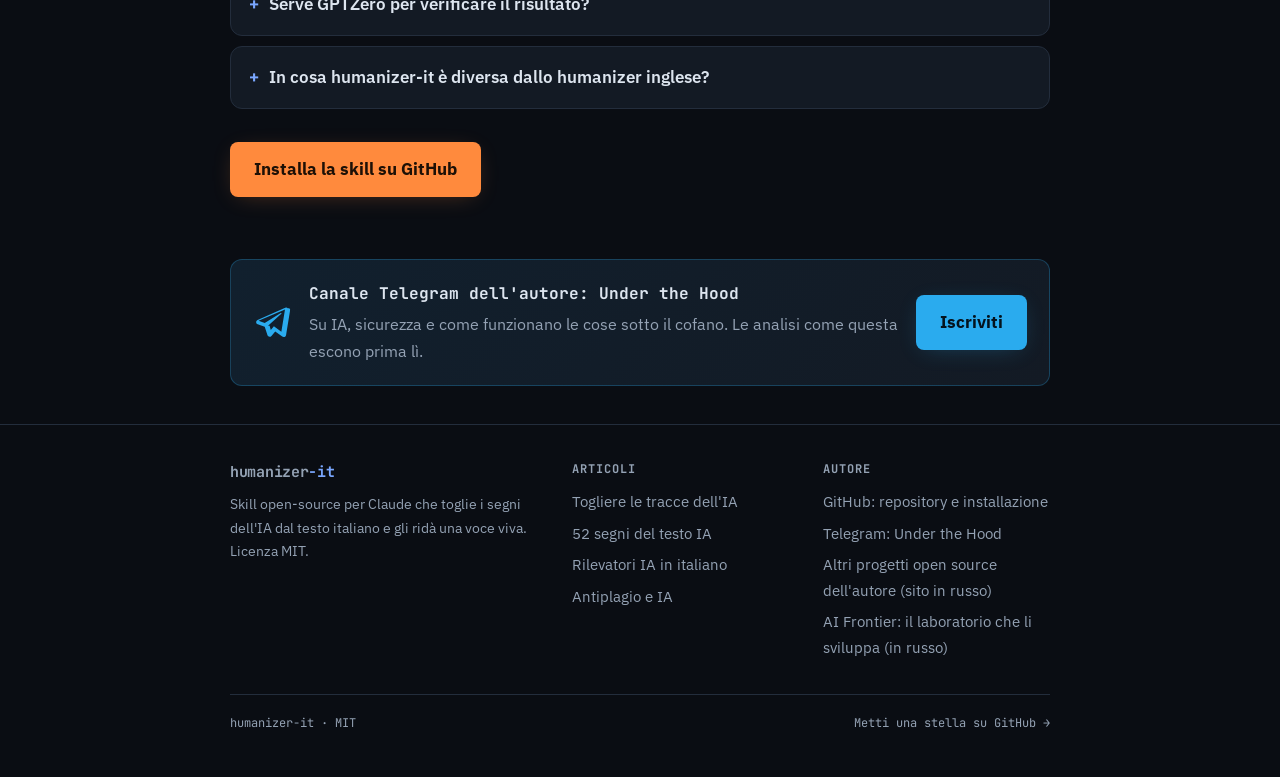
==== commit cbf1b6f0: "Подвал: ссылка на витрину проектов и лабораторию Итальянский сайт был островом: из него вела единств" ====
--- a/docs/index.html
+++ b/docs/index.html
@@ -258,6 +258,8 @@
         <ul>
           <li><a href="https://github.com/ilyautov/humanizer-it">GitHub: repository e installazione</a></li>
           <li><a href="https://t.me/gorilla_under_hood">Telegram: Under the Hood</a></li>
+          <li><a href="https://ilyautov.github.io/">Altri progetti open source dell'autore (sito in russo)</a></li>
+          <li><a href="https://aifrontier.tech/">AI Frontier: il laboratorio che li sviluppa (in russo)</a></li>
         </ul>
       </div>
     </div>
